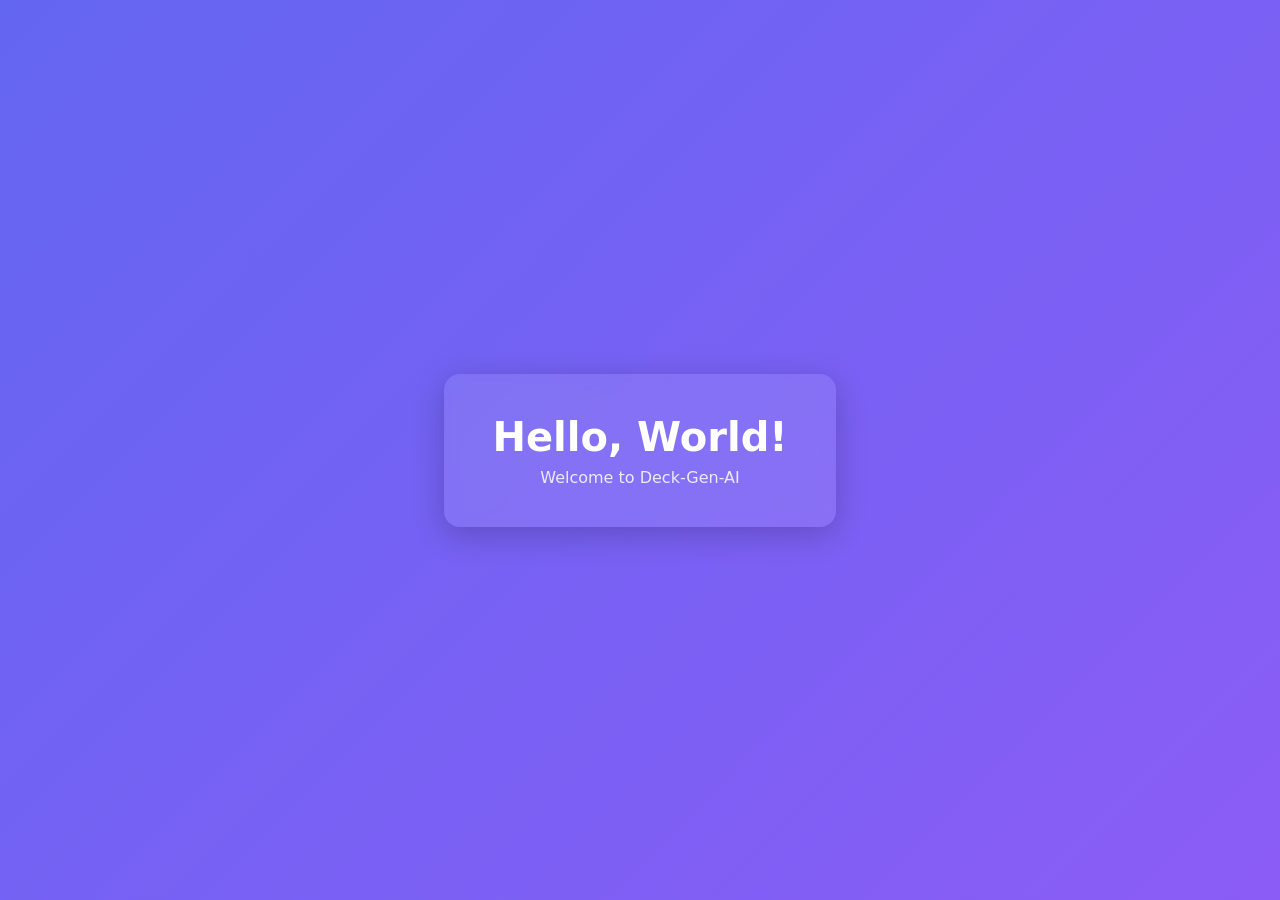
==== index.html @ f6b060e2 "initial commit" ====
<!DOCTYPE html>
<html lang="en">
<head>
    <meta charset="UTF-8">
    <meta name="viewport" content="width=device-width, initial-scale=1.0">
    <title>Hello World</title>
    <style>
        body {
            margin: 0;
            min-height: 100vh;
            display: flex;
            align-items: center;
            justify-content: center;
            font-family: system-ui, -apple-system, "Segoe UI", Roboto, sans-serif;
            background: linear-gradient(135deg, #6366f1, #8b5cf6);
            color: #ffffff;
        }
        .card {
            text-align: center;
            padding: 2.5rem 3rem;
            background: rgba(255, 255, 255, 0.1);
            border-radius: 16px;
            backdrop-filter: blur(8px);
            box-shadow: 0 8px 32px rgba(0, 0, 0, 0.2);
        }
        h1 {
            margin: 0 0 0.5rem;
            font-size: 2.5rem;
        }
        p {
            margin: 0;
            opacity: 0.85;
        }
    </style>
</head>
<body>
    <div class="card">
        <h1>Hello, World!</h1>
        <p>Welcome to Deck-Gen-AI</p>
    </div>
</body>
</html>
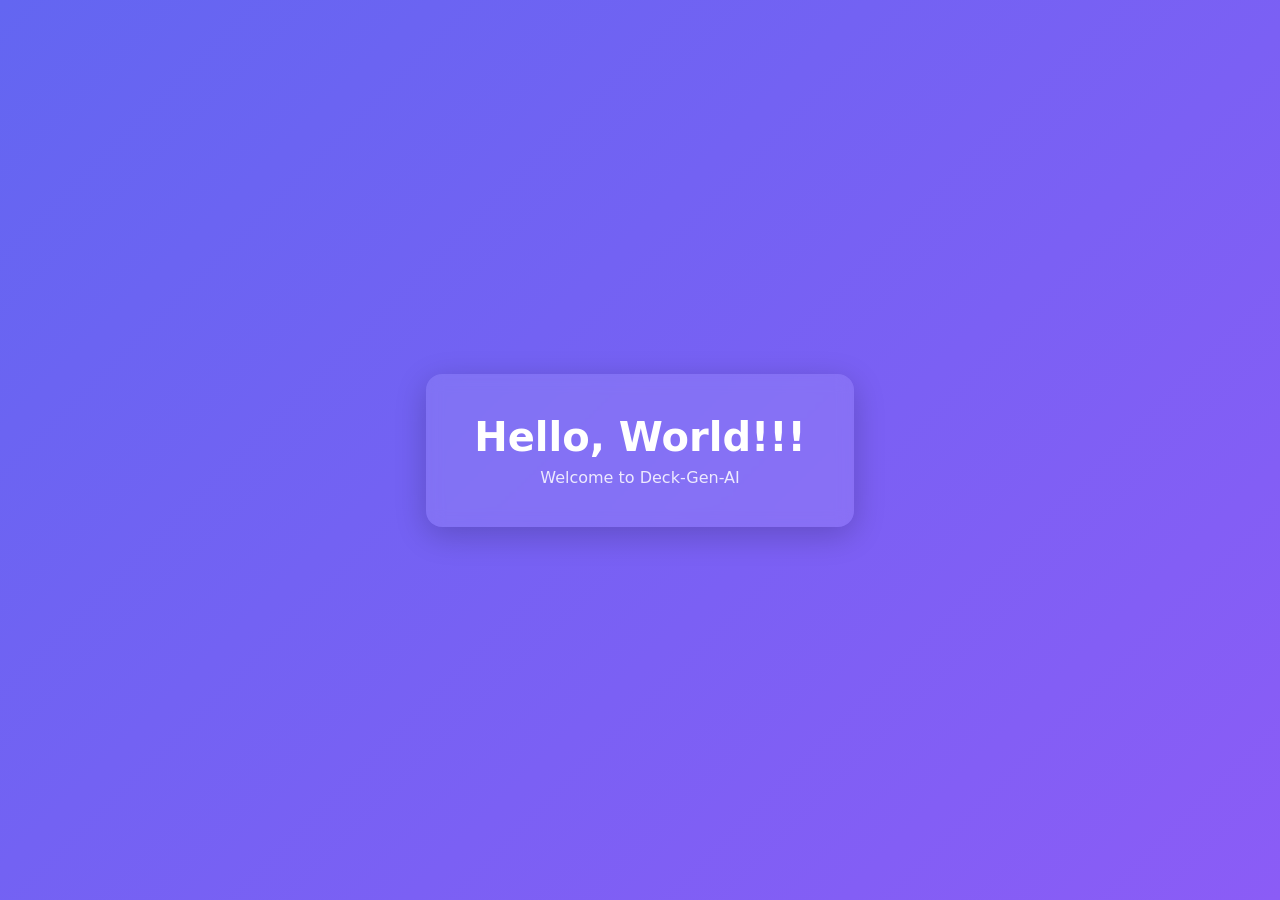
==== commit d4de1eb6: "testing deployment" ====
--- a/index.html
+++ b/index.html
@@ -35,7 +35,7 @@
 </head>
 <body>
     <div class="card">
-        <h1>Hello, World!</h1>
+        <h1>Hello, World!!!</h1>
         <p>Welcome to Deck-Gen-AI</p>
     </div>
 </body>
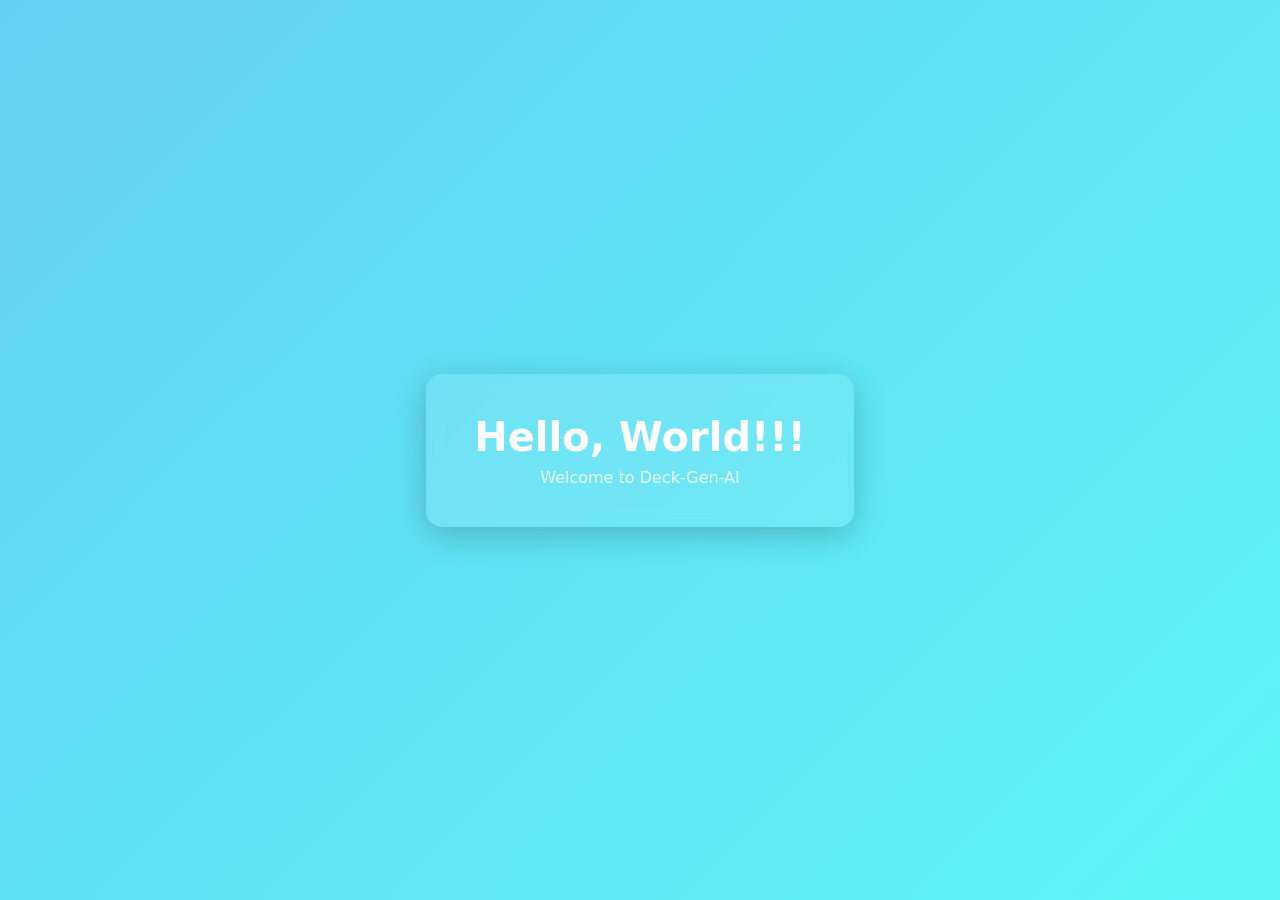
==== commit c36d24cc: "UPD: bg color" ====
--- a/index.html
+++ b/index.html
@@ -12,7 +12,7 @@
             align-items: center;
             justify-content: center;
             font-family: system-ui, -apple-system, "Segoe UI", Roboto, sans-serif;
-            background: linear-gradient(135deg, #6366f1, #8b5cf6);
+            background: linear-gradient(135deg, #63d0f1, #5cf6f6);
             color: #ffffff;
         }
         .card {
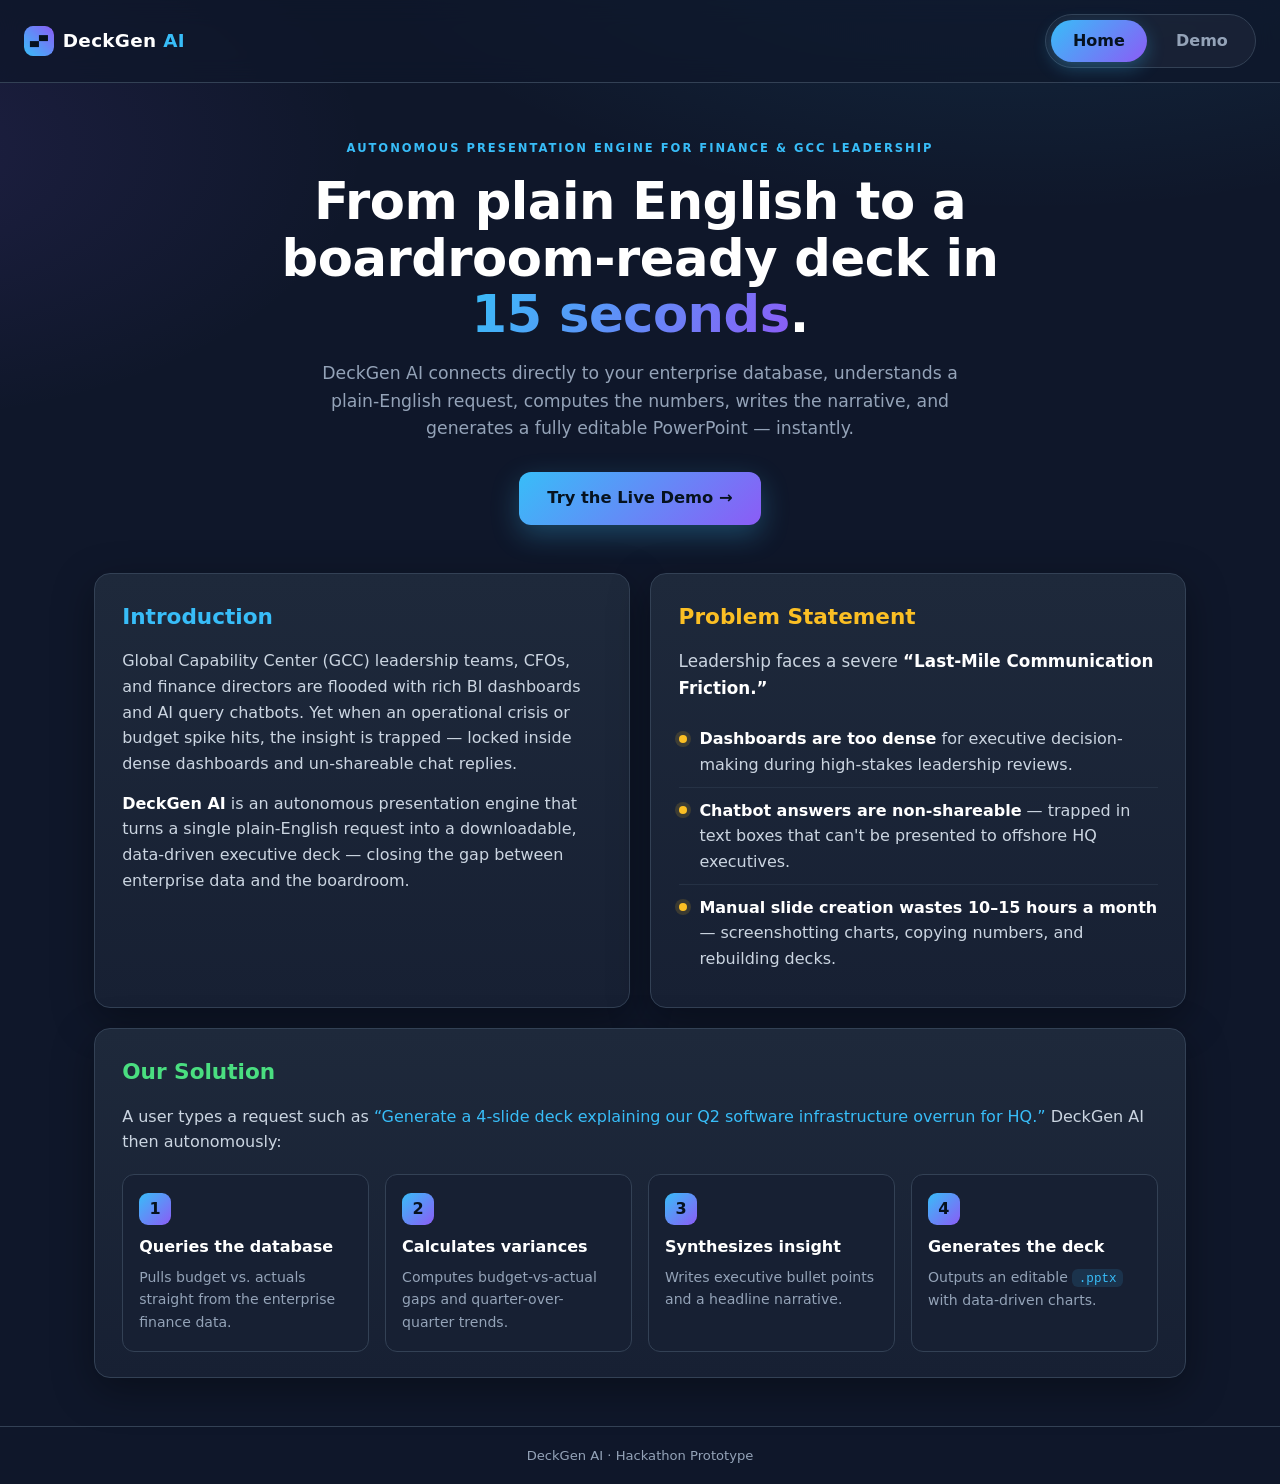
==== commit 7048ff8d: "added fromtend files" ====
--- a/index.html
+++ b/index.html
@@ -3,40 +3,135 @@
 <head>
     <meta charset="UTF-8">
     <meta name="viewport" content="width=device-width, initial-scale=1.0">
-    <title>Hello World</title>
-    <style>
-        body {
-            margin: 0;
-            min-height: 100vh;
-            display: flex;
-            align-items: center;
-            justify-content: center;
-            font-family: system-ui, -apple-system, "Segoe UI", Roboto, sans-serif;
-            background: linear-gradient(135deg, #63d0f1, #5cf6f6);
-            color: #ffffff;
-        }
-        .card {
-            text-align: center;
-            padding: 2.5rem 3rem;
-            background: rgba(255, 255, 255, 0.1);
-            border-radius: 16px;
-            backdrop-filter: blur(8px);
-            box-shadow: 0 8px 32px rgba(0, 0, 0, 0.2);
-        }
-        h1 {
-            margin: 0 0 0.5rem;
-            font-size: 2.5rem;
-        }
-        p {
-            margin: 0;
-            opacity: 0.85;
-        }
-    </style>
+    <title>DeckGen AI — From Plain English to Boardroom Decks</title>
+    <link rel="stylesheet" href="css/styles.css">
 </head>
 <body>
-    <div class="card">
-        <h1>Hello, World!!!</h1>
-        <p>Welcome to Deck-Gen-AI</p>
-    </div>
+    <!-- ===================== NAV / TABS ===================== -->
+    <header class="topbar">
+        <div class="brand">
+            <span class="brand-mark">▚</span>
+            <span class="brand-name">DeckGen<span class="brand-accent"> AI</span></span>
+        </div>
+        <nav class="tabs" role="tablist">
+            <button class="tab is-active" data-tab="home" role="tab">Home</button>
+            <button class="tab" data-tab="demo" role="tab">Demo</button>
+        </nav>
+    </header>
+
+    <main>
+        <!-- ===================== HOME PAGE ===================== -->
+        <section id="page-home" class="page is-active">
+            <div class="hero">
+                <p class="eyebrow">Autonomous Presentation Engine for Finance & GCC Leadership</p>
+                <h1 class="hero-title">
+                    From plain English to a boardroom-ready deck in
+                    <span class="grad">15 seconds</span>.
+                </h1>
+                <p class="hero-sub">
+                    DeckGen AI connects directly to your enterprise database, understands a
+                    plain-English request, computes the numbers, writes the narrative, and
+                    generates a fully editable PowerPoint — instantly.
+                </p>
+                <button class="cta" data-goto="demo">Try the Live Demo →</button>
+            </div>
+
+            <div class="content-grid">
+                <!-- Introduction -->
+                <article class="panel">
+                    <h2 class="panel-title accent-blue">Introduction</h2>
+                    <p>
+                        Global Capability Center (GCC) leadership teams, CFOs, and finance
+                        directors are flooded with rich BI dashboards and AI query chatbots.
+                        Yet when an operational crisis or budget spike hits, the insight is
+                        trapped — locked inside dense dashboards and un-shareable chat replies.
+                    </p>
+                    <p>
+                        <strong>DeckGen AI</strong> is an autonomous presentation engine that
+                        turns a single plain-English request into a downloadable, data-driven
+                        executive deck — closing the gap between enterprise data and the
+                        boardroom.
+                    </p>
+                </article>
+
+                <!-- Problem statement -->
+                <article class="panel">
+                    <h2 class="panel-title accent-amber">Problem Statement</h2>
+                    <p class="lead">
+                        Leadership faces a severe <strong>“Last-Mile Communication Friction.”</strong>
+                    </p>
+                    <ul class="problem-list">
+                        <li>
+                            <span class="dot"></span>
+                            <div>
+                                <strong>Dashboards are too dense</strong> for executive
+                                decision-making during high-stakes leadership reviews.
+                            </div>
+                        </li>
+                        <li>
+                            <span class="dot"></span>
+                            <div>
+                                <strong>Chatbot answers are non-shareable</strong> — trapped in
+                                text boxes that can't be presented to offshore HQ executives.
+                            </div>
+                        </li>
+                        <li>
+                            <span class="dot"></span>
+                            <div>
+                                <strong>Manual slide creation wastes 10–15 hours a month</strong>
+                                — screenshotting charts, copying numbers, and rebuilding decks.
+                            </div>
+                        </li>
+                    </ul>
+                </article>
+
+                <!-- Our solution -->
+                <article class="panel panel-wide">
+                    <h2 class="panel-title accent-green">Our Solution</h2>
+                    <p>
+                        A user types a request such as
+                        <em>“Generate a 4-slide deck explaining our Q2 software infrastructure
+                        overrun for HQ.”</em> DeckGen AI then autonomously:
+                    </p>
+                    <div class="steps">
+                        <div class="step">
+                            <span class="step-num">1</span>
+                            <h3>Queries the database</h3>
+                            <p>Pulls budget vs. actuals straight from the enterprise finance data.</p>
+                        </div>
+                        <div class="step">
+                            <span class="step-num">2</span>
+                            <h3>Calculates variances</h3>
+                            <p>Computes budget-vs-actual gaps and quarter-over-quarter trends.</p>
+                        </div>
+                        <div class="step">
+                            <span class="step-num">3</span>
+                            <h3>Synthesizes insight</h3>
+                            <p>Writes executive bullet points and a headline narrative.</p>
+                        </div>
+                        <div class="step">
+                            <span class="step-num">4</span>
+                            <h3>Generates the deck</h3>
+                            <p>Outputs an editable <code>.pptx</code> with data-driven charts.</p>
+                        </div>
+                    </div>
+                </article>
+            </div>
+        </section>
+
+        <!-- ===================== DEMO PAGE ===================== -->
+        <section id="page-demo" class="page">
+            <div class="demo-placeholder">
+                <h1>Demo</h1>
+            </div>
+        </section>
+    </main>
+
+    <footer class="footer">
+        <span>DeckGen AI · Hackathon Prototype</span>
+    </footer>
+
+    <script src="js/dataLoader.js"></script>
+    <script src="js/app.js"></script>
 </body>
 </html>
--- a/css/styles.css
+++ b/css/styles.css
@@ -0,0 +1,304 @@
+/* ============================================================
+   DeckGen AI — Global Styles
+   Palette mirrors the generated .pptx deck (deep navy + cyan).
+   ============================================================ */
+
+:root {
+    --bg:            #0f172a; /* deep navy */
+    --bg-2:          #0b1222; /* darker */
+    --card:          #1e293b; /* slate card */
+    --card-2:        #172033;
+    --border:        #334155;
+    --text:          #ffffff;
+    --muted:         #94a3b8;
+    --blue:          #38bdf8; /* cyan highlight */
+    --amber:         #fbbf24; /* warning */
+    --green:         #4ade80; /* success */
+    --violet:        #8b5cf6;
+    --radius:        16px;
+    --shadow:        0 12px 40px rgba(0, 0, 0, 0.35);
+    --maxw:          1140px;
+    font-synthesis:  none;
+}
+
+* { box-sizing: border-box; }
+
+html, body {
+    margin: 0;
+    padding: 0;
+}
+
+body {
+    min-height: 100vh;
+    background:
+        radial-gradient(1200px 600px at 80% -10%, rgba(56, 189, 248, 0.14), transparent 60%),
+        radial-gradient(900px 500px at -10% 10%, rgba(139, 92, 246, 0.12), transparent 55%),
+        var(--bg);
+    color: var(--text);
+    font-family: system-ui, -apple-system, "Segoe UI", Roboto, sans-serif;
+    line-height: 1.6;
+    display: flex;
+    flex-direction: column;
+}
+
+/* ===================== TOP BAR / TABS ===================== */
+.topbar {
+    position: sticky;
+    top: 0;
+    z-index: 20;
+    display: flex;
+    align-items: center;
+    justify-content: space-between;
+    padding: 0.9rem 1.5rem;
+    background: rgba(15, 23, 42, 0.72);
+    backdrop-filter: blur(12px);
+    border-bottom: 1px solid var(--border);
+}
+
+.brand {
+    display: flex;
+    align-items: center;
+    gap: 0.55rem;
+    font-weight: 700;
+    font-size: 1.15rem;
+    letter-spacing: 0.3px;
+}
+
+.brand-mark {
+    display: inline-grid;
+    place-items: center;
+    width: 30px;
+    height: 30px;
+    border-radius: 9px;
+    background: linear-gradient(135deg, var(--blue), var(--violet));
+    color: #06121f;
+    font-size: 0.95rem;
+    transform: rotate(-90deg);
+}
+
+.brand-accent { color: var(--blue); }
+
+.tabs {
+    display: flex;
+    gap: 0.4rem;
+    background: rgba(255, 255, 255, 0.04);
+    padding: 0.3rem;
+    border-radius: 999px;
+    border: 1px solid var(--border);
+}
+
+.tab {
+    appearance: none;
+    border: none;
+    background: transparent;
+    color: var(--muted);
+    font: inherit;
+    font-weight: 600;
+    padding: 0.5rem 1.4rem;
+    border-radius: 999px;
+    cursor: pointer;
+    transition: all 0.18s ease;
+}
+
+.tab:hover { color: var(--text); }
+
+.tab.is-active {
+    background: linear-gradient(135deg, var(--blue), var(--violet));
+    color: #06121f;
+    box-shadow: 0 6px 18px rgba(56, 189, 248, 0.3);
+}
+
+/* ===================== PAGES ===================== */
+main {
+    flex: 1;
+    width: 100%;
+    max-width: var(--maxw);
+    margin: 0 auto;
+    padding: 2.5rem 1.5rem 3rem;
+}
+
+.page { display: none; animation: fade 0.35s ease; }
+.page.is-active { display: block; }
+
+@keyframes fade {
+    from { opacity: 0; transform: translateY(8px); }
+    to   { opacity: 1; transform: translateY(0); }
+}
+
+/* ===================== HERO ===================== */
+.hero {
+    text-align: center;
+    max-width: 780px;
+    margin: 1rem auto 3rem;
+}
+
+.eyebrow {
+    text-transform: uppercase;
+    letter-spacing: 2px;
+    font-size: 0.72rem;
+    font-weight: 700;
+    color: var(--blue);
+    margin: 0 0 1rem;
+}
+
+.hero-title {
+    font-size: clamp(2rem, 5vw, 3.2rem);
+    line-height: 1.1;
+    margin: 0 0 1.1rem;
+    font-weight: 800;
+    letter-spacing: -0.5px;
+}
+
+.grad {
+    background: linear-gradient(120deg, var(--blue), var(--violet));
+    -webkit-background-clip: text;
+    background-clip: text;
+    -webkit-text-fill-color: transparent;
+}
+
+.hero-sub {
+    color: var(--muted);
+    font-size: 1.08rem;
+    margin: 0 auto 1.8rem;
+    max-width: 640px;
+}
+
+.cta {
+    appearance: none;
+    border: none;
+    cursor: pointer;
+    font: inherit;
+    font-weight: 700;
+    color: #06121f;
+    background: linear-gradient(135deg, var(--blue), var(--violet));
+    padding: 0.85rem 1.8rem;
+    border-radius: 12px;
+    font-size: 1.02rem;
+    box-shadow: 0 10px 28px rgba(56, 189, 248, 0.28);
+    transition: transform 0.15s ease, box-shadow 0.15s ease;
+}
+
+.cta:hover { transform: translateY(-2px); box-shadow: 0 14px 34px rgba(56, 189, 248, 0.4); }
+
+/* ===================== CONTENT PANELS ===================== */
+.content-grid {
+    display: grid;
+    grid-template-columns: 1fr 1fr;
+    gap: 1.3rem;
+}
+
+.panel {
+    background: linear-gradient(180deg, var(--card), var(--card-2));
+    border: 1px solid var(--border);
+    border-radius: var(--radius);
+    padding: 1.6rem 1.7rem;
+    box-shadow: var(--shadow);
+}
+
+.panel-wide { grid-column: 1 / -1; }
+
+.panel-title {
+    margin: 0 0 0.9rem;
+    font-size: 1.35rem;
+    font-weight: 700;
+}
+
+.accent-blue  { color: var(--blue); }
+.accent-amber { color: var(--amber); }
+.accent-green { color: var(--green); }
+
+.panel p { color: #cbd5e1; margin: 0 0 0.9rem; }
+.panel p:last-child { margin-bottom: 0; }
+.panel strong { color: var(--text); }
+.panel em { color: var(--blue); font-style: italic; }
+.panel code {
+    background: rgba(56, 189, 248, 0.12);
+    color: var(--blue);
+    padding: 0.1rem 0.4rem;
+    border-radius: 6px;
+    font-size: 0.9em;
+}
+
+.lead { font-size: 1.05rem; }
+
+/* Problem list */
+.problem-list { list-style: none; margin: 0; padding: 0; }
+.problem-list li {
+    display: flex;
+    gap: 0.8rem;
+    align-items: flex-start;
+    padding: 0.6rem 0;
+    border-bottom: 1px solid rgba(51, 65, 85, 0.5);
+}
+.problem-list li:last-child { border-bottom: none; }
+.problem-list .dot {
+    flex: none;
+    margin-top: 0.55rem;
+    width: 8px;
+    height: 8px;
+    border-radius: 50%;
+    background: var(--amber);
+    box-shadow: 0 0 0 4px rgba(251, 191, 36, 0.15);
+}
+.problem-list div { color: #cbd5e1; }
+
+/* Solution steps */
+.steps {
+    display: grid;
+    grid-template-columns: repeat(4, 1fr);
+    gap: 1rem;
+    margin-top: 1.2rem;
+}
+.step {
+    background: var(--card-2);
+    border: 1px solid var(--border);
+    border-radius: 12px;
+    padding: 1.1rem 1rem;
+}
+.step-num {
+    display: inline-grid;
+    place-items: center;
+    width: 32px;
+    height: 32px;
+    border-radius: 9px;
+    background: linear-gradient(135deg, var(--blue), var(--violet));
+    color: #06121f;
+    font-weight: 800;
+    margin-bottom: 0.6rem;
+}
+.step h3 { margin: 0 0 0.35rem; font-size: 1rem; color: var(--text); }
+.step p  { margin: 0; font-size: 0.88rem; color: var(--muted); }
+
+/* ===================== DEMO PLACEHOLDER ===================== */
+.demo-placeholder {
+    min-height: 50vh;
+    display: grid;
+    place-items: center;
+}
+.demo-placeholder h1 {
+    font-size: clamp(2.5rem, 8vw, 5rem);
+    background: linear-gradient(120deg, var(--blue), var(--violet));
+    -webkit-background-clip: text;
+    background-clip: text;
+    -webkit-text-fill-color: transparent;
+    margin: 0;
+}
+
+/* ===================== FOOTER ===================== */
+.footer {
+    border-top: 1px solid var(--border);
+    text-align: center;
+    color: var(--muted);
+    font-size: 0.82rem;
+    padding: 1.1rem;
+}
+
+/* ===================== RESPONSIVE ===================== */
+@media (max-width: 820px) {
+    .content-grid { grid-template-columns: 1fr; }
+    .steps { grid-template-columns: 1fr 1fr; }
+}
+@media (max-width: 480px) {
+    .steps { grid-template-columns: 1fr; }
+    .tab { padding: 0.5rem 1rem; }
+}
